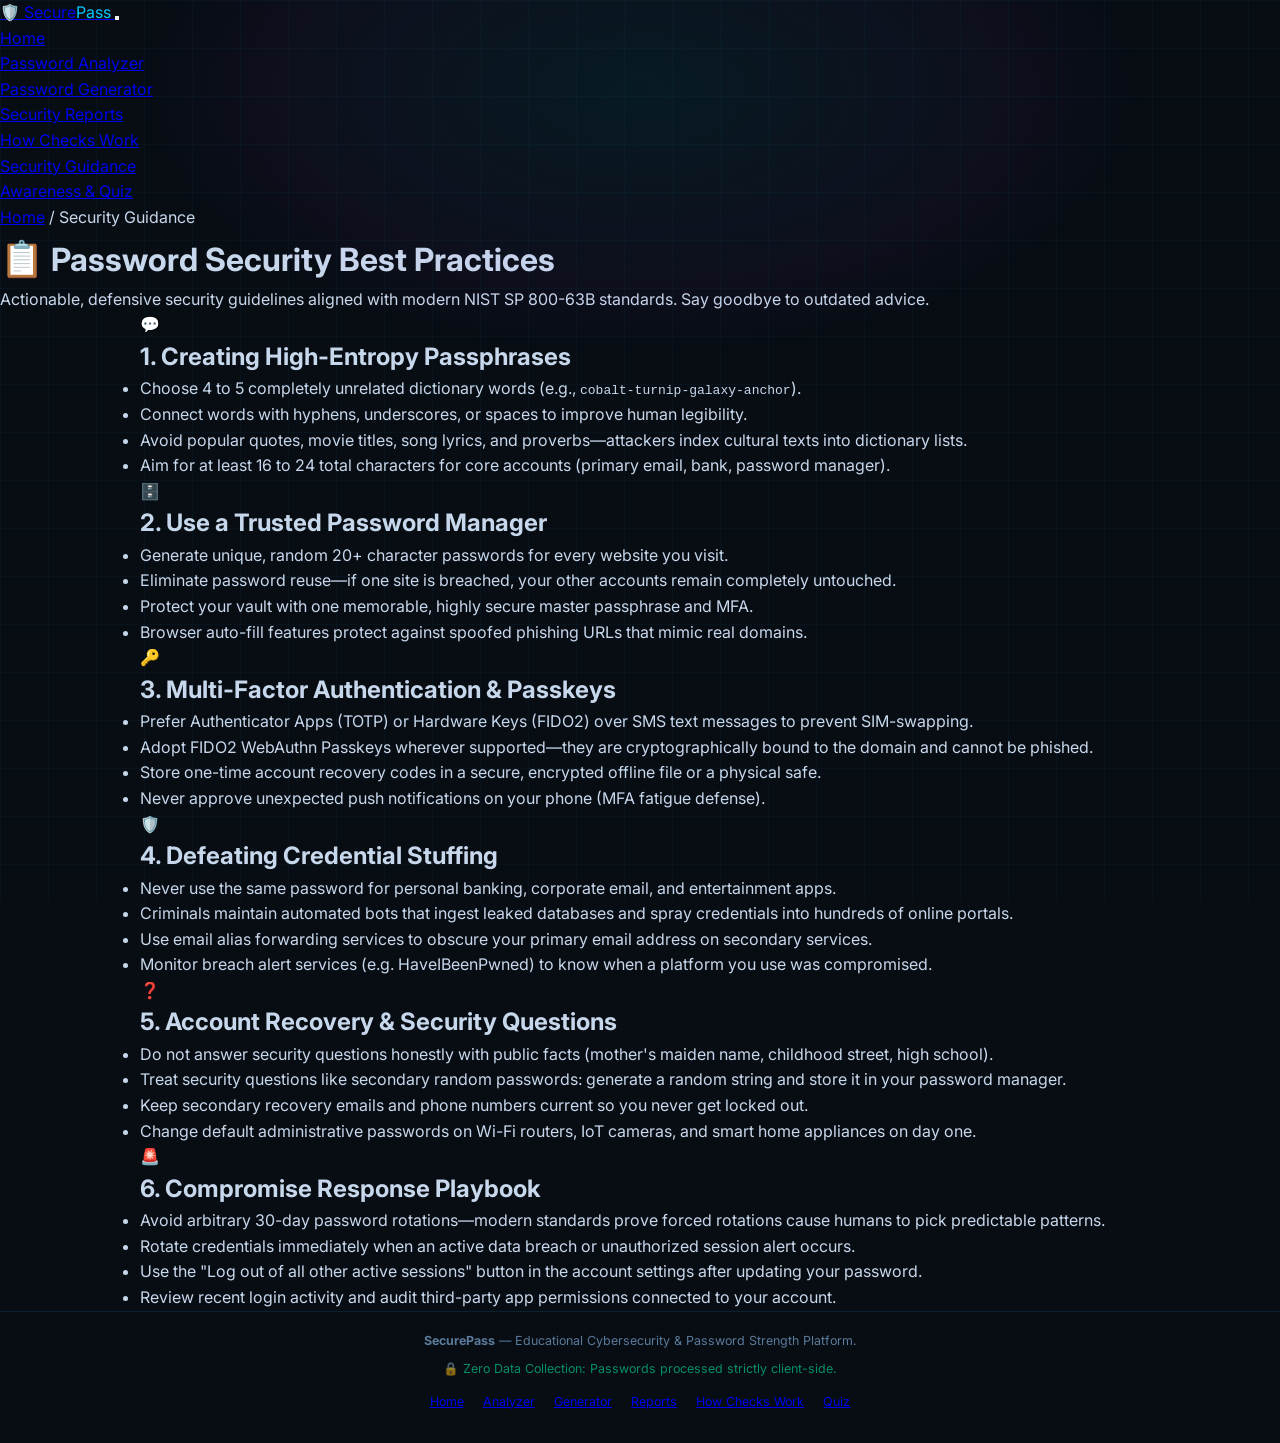
==== guidance.html @ db64188d "Initial commit: Add SecurePass password security platform Initial version of SecurePass, including t" ====
<!DOCTYPE html>
<html lang="en">
  <head>
    <meta charset="UTF-8" />
    <meta name="viewport" content="width=device-width, initial-scale=1.0" />

    <!-- SEO -->
    <title>Password Security Guidance — SecurePass</title>
    <meta
      name="description"
      content="Practical, NIST-aligned password security checklists: passphrases, password managers, multi-factor authentication, passkeys, credential stuffing defense, and incident response."
    />
    <meta name="robots" content="index, follow" />

    <!-- Fonts -->
    <link rel="preconnect" href="https://fonts.googleapis.com" />
    <link rel="preconnect" href="https://fonts.gstatic.com" crossorigin />
    <link
      href="https://fonts.googleapis.com/css2?family=Inter:wght@300;400;500;600;700;800&family=JetBrains+Mono:wght@400;500;700&display=swap"
      rel="stylesheet"
    />

    <link rel="stylesheet" href="style.css" />
  </head>

  <body>
    <!-- Background grid & glow -->
    <div class="bg-grid" aria-hidden="true"></div>
    <div class="bg-glow" aria-hidden="true"></div>

    <!-- ══════════════ NAVIGATION BAR ══════════════ -->
    <nav class="site-nav" aria-label="Main Navigation">
      <div class="nav-inner">
        <a href="index.html" class="nav-logo" aria-label="SecurePass Home">
          <span class="nav-logo-icon" aria-hidden="true">🛡️</span>
          <span>Secure<span class="accent">Pass</span></span>
        </a>

        <button class="nav-hamburger" aria-label="Toggle navigation menu" aria-expanded="false">
          <span></span>
          <span></span>
          <span></span>
        </button>

        <ul class="nav-links">
          <li><a href="index.html">Home</a></li>
          <li><a href="analyzer.html">Password Analyzer</a></li>
          <li><a href="generator.html">Password Generator</a></li>
          <li><a href="reports.html">Security Reports</a></li>
          <li><a href="how-it-works.html">How Checks Work</a></li>
          <li><a href="guidance.html" class="active">Security Guidance</a></li>
          <li><a href="awareness.html">Awareness & Quiz</a></li>
        </ul>
      </div>
    </nav>

    <!-- ══════════════ MAIN CONTENT ══════════════ -->
    <main class="page-container">
      <nav class="breadcrumb" aria-label="Breadcrumb">
        <a href="index.html">Home</a>
        <span class="sep" aria-hidden="true">/</span>
        <span class="current">Security Guidance</span>
      </nav>

      <header class="page-header">
        <h1><span class="title-icon" aria-hidden="true">📋</span> Password Security Best Practices</h1>
        <p>Actionable, defensive security guidelines aligned with modern NIST SP 800-63B standards. Say goodbye to outdated advice.</p>
      </header>

      <div class="guidance-grid" style="max-width: 1000px; margin: 0 auto;">
        <!-- Card 1: Passphrases -->
        <article class="guidance-card">
          <div class="guidance-card-header">
            <span class="guidance-card-icon" aria-hidden="true">💬</span>
            <h2 class="guidance-card-title">1. Creating High-Entropy Passphrases</h2>
          </div>
          <ul class="guidance-checklist">
            <li>Choose 4 to 5 completely unrelated dictionary words (e.g., <code>cobalt-turnip-galaxy-anchor</code>).</li>
            <li>Connect words with hyphens, underscores, or spaces to improve human legibility.</li>
            <li>Avoid popular quotes, movie titles, song lyrics, and proverbs—attackers index cultural texts into dictionary lists.</li>
            <li>Aim for at least 16 to 24 total characters for core accounts (primary email, bank, password manager).</li>
          </ul>
        </article>

        <!-- Card 2: Password Managers -->
        <article class="guidance-card">
          <div class="guidance-card-header">
            <span class="guidance-card-icon" aria-hidden="true">🗄️</span>
            <h2 class="guidance-card-title">2. Use a Trusted Password Manager</h2>
          </div>
          <ul class="guidance-checklist">
            <li>Generate unique, random 20+ character passwords for every website you visit.</li>
            <li>Eliminate password reuse—if one site is breached, your other accounts remain completely untouched.</li>
            <li>Protect your vault with one memorable, highly secure master passphrase and MFA.</li>
            <li>Browser auto-fill features protect against spoofed phishing URLs that mimic real domains.</li>
          </ul>
        </article>

        <!-- Card 3: MFA & Passkeys -->
        <article class="guidance-card">
          <div class="guidance-card-header">
            <span class="guidance-card-icon" aria-hidden="true">🔑</span>
            <h2 class="guidance-card-title">3. Multi-Factor Authentication &amp; Passkeys</h2>
          </div>
          <ul class="guidance-checklist">
            <li>Prefer Authenticator Apps (TOTP) or Hardware Keys (FIDO2) over SMS text messages to prevent SIM-swapping.</li>
            <li>Adopt FIDO2 WebAuthn Passkeys wherever supported—they are cryptographically bound to the domain and cannot be phished.</li>
            <li>Store one-time account recovery codes in a secure, encrypted offline file or a physical safe.</li>
            <li>Never approve unexpected push notifications on your phone (MFA fatigue defense).</li>
          </ul>
        </article>

        <!-- Card 4: Credential Stuffing -->
        <article class="guidance-card">
          <div class="guidance-card-header">
            <span class="guidance-card-icon" aria-hidden="true">🛡️</span>
            <h2 class="guidance-card-title">4. Defeating Credential Stuffing</h2>
          </div>
          <ul class="guidance-checklist">
            <li>Never use the same password for personal banking, corporate email, and entertainment apps.</li>
            <li>Criminals maintain automated bots that ingest leaked databases and spray credentials into hundreds of online portals.</li>
            <li>Use email alias forwarding services to obscure your primary email address on secondary services.</li>
            <li>Monitor breach alert services (e.g. HaveIBeenPwned) to know when a platform you use was compromised.</li>
          </ul>
        </article>

        <!-- Card 5: Account Recovery -->
        <article class="guidance-card">
          <div class="guidance-card-header">
            <span class="guidance-card-icon" aria-hidden="true">❓</span>
            <h2 class="guidance-card-title">5. Account Recovery &amp; Security Questions</h2>
          </div>
          <ul class="guidance-checklist">
            <li>Do not answer security questions honestly with public facts (mother's maiden name, childhood street, high school).</li>
            <li>Treat security questions like secondary random passwords: generate a random string and store it in your password manager.</li>
            <li>Keep secondary recovery emails and phone numbers current so you never get locked out.</li>
            <li>Change default administrative passwords on Wi-Fi routers, IoT cameras, and smart home appliances on day one.</li>
          </ul>
        </article>

        <!-- Card 6: Incident Response -->
        <article class="guidance-card">
          <div class="guidance-card-header">
            <span class="guidance-card-icon" aria-hidden="true">🚨</span>
            <h2 class="guidance-card-title">6. Compromise Response Playbook</h2>
          </div>
          <ul class="guidance-checklist">
            <li>Avoid arbitrary 30-day password rotations—modern standards prove forced rotations cause humans to pick predictable patterns.</li>
            <li>Rotate credentials immediately when an active data breach or unauthorized session alert occurs.</li>
            <li>Use the "Log out of all other active sessions" button in the account settings after updating your password.</li>
            <li>Review recent login activity and audit third-party app permissions connected to your account.</li>
          </ul>
        </article>
      </div>
    </main>

    <!-- ══════════════ FOOTER ══════════════ -->
    <footer class="site-footer">
      <div style="max-width: var(--page-w); margin: 0 auto; display: flex; flex-direction: column; gap: 0.5rem; align-items: center;">
        <p><strong>SecurePass</strong> — Educational Cybersecurity &amp; Password Strength Platform.</p>
        <p class="footer-note">🔒 Zero Data Collection: Passwords processed strictly client-side.</p>
        <div style="display:flex; gap:1.2rem; flex-wrap:wrap; justify-content:center; margin-top:0.3rem;">
          <a href="index.html">Home</a>
          <a href="analyzer.html">Analyzer</a>
          <a href="generator.html">Generator</a>
          <a href="reports.html">Reports</a>
          <a href="how-it-works.html">How Checks Work</a>
          <a href="awareness.html">Quiz</a>
        </div>
      </div>
    </footer>

    <!-- Scripts -->
    <script src="js/nav.js"></script>
  </body>
</html>
---- style.css ----
/* ═══════════════════════════════════════════════════════════════════
   SecurePass — style.css
   Cybersecurity-themed dark UI with glassmorphism & micro-animations
   ═══════════════════════════════════════════════════════════════════ */

/* ── 1. Design Tokens ─────────────────────────────────────────────── */
:root {
  /* Palette */
  --clr-bg:          #080d14;
  --clr-surface:     #0d1623;
  --clr-surface2:    #111e30;
  --clr-border:      rgba(0, 200, 255, 0.12);
  --clr-border-hover:rgba(0, 200, 255, 0.35);

  --clr-cyan:        #00c8ff;
  --clr-cyan-dim:    rgba(0, 200, 255, 0.15);
  --clr-green:       #00e5a0;
  --clr-yellow:      #ffc857;
  --clr-orange:      #ff8c42;
  --clr-red:         #ff4d6d;
  --clr-purple:      #a855f7;

  /* Text */
  --clr-text:        #c8d8ec;
  --clr-text-muted:  #5a7a9a;
  --clr-text-bright: #eaf4ff;

  /* Strength colours */
  --str-very-weak:   #ff4d6d;
  --str-weak:        #ff8c42;
  --str-fair:        #ffc857;
  --str-good:        #00e5a0;
  --str-strong:      #00c8ff;

  /* Spacing & shape */
  --radius:          14px;
  --radius-sm:       8px;
  --gap:             1.5rem;

  /* Typography */
  --font-sans: 'Inter', system-ui, sans-serif;
  --font-mono: 'JetBrains Mono', 'Courier New', monospace;
}

/* ── 2. Reset & Base ──────────────────────────────────────────────── */
*, *::before, *::after { box-sizing: border-box; margin: 0; padding: 0; }

html { scroll-behavior: smooth; }

body {
  font-family: var(--font-sans);
  background: var(--clr-bg);
  color: var(--clr-text);
  min-height: 100vh;
  line-height: 1.6;
  overflow-x: hidden;
}

/* ── 3. Animated Background ───────────────────────────────────────── */
.bg-grid {
  position: fixed;
  inset: 0;
  z-index: 0;
  background-image:
    linear-gradient(rgba(0,200,255,0.04) 1px, transparent 1px),
    linear-gradient(90deg, rgba(0,200,255,0.04) 1px, transparent 1px);
  background-size: 48px 48px;
  pointer-events: none;
}

.bg-glow {
  position: fixed;
  top: -20%;
  left: 50%;
  transform: translateX(-50%);
  width: 80vw;
  height: 60vh;
  background: radial-gradient(ellipse at center,
    rgba(0,200,255,0.07) 0%,
    rgba(168,85,247,0.04) 50%,
    transparent 70%);
  pointer-events: none;
  z-index: 0;
  animation: glowPulse 8s ease-in-out infinite alternate;
}

@keyframes glowPulse {
  from { opacity: 0.6; transform: translateX(-50%) scale(1); }
  to   { opacity: 1;   transform: translateX(-50%) scale(1.1); }
}

/* ── 4. Header ────────────────────────────────────────────────────── */
.site-header {
  position: relative;
  z-index: 10;
  text-align: center;
  padding: 2.5rem 1rem 1rem;
}

.header-inner { display: inline-flex; flex-direction: column; align-items: center; gap: 0.4rem; }

.logo {
  display: flex;
  align-items: center;
  gap: 0.5rem;
  font-size: clamp(1.8rem, 4vw, 2.6rem);
  font-weight: 800;
  letter-spacing: -0.02em;
  color: var(--clr-text-bright);
}

.logo-icon { font-size: 1em; filter: drop-shadow(0 0 12px var(--clr-cyan)); }

.accent { color: var(--clr-cyan); }

.header-tagline {
  font-size: 0.85rem;
  color: var(--clr-text-muted);
  letter-spacing: 0.1em;
  text-transform: uppercase;
  font-weight: 500;
}

/* ── 5. Layout ────────────────────────────────────────────────────── */
.main-layout {
  position: relative;
  z-index: 5;
  display: grid;
  grid-template-columns: 1fr 1fr;
  gap: var(--gap);
  max-width: 1200px;
  margin: 0 auto;
  padding: 1rem 1.5rem 3rem;
}

/* Right column stacks cards */
.right-column {
  display: flex;
  flex-direction: column;
  gap: var(--gap);
}

/* ── 6. Cards ─────────────────────────────────────────────────────── */
.card {
  background: var(--clr-surface);
  border: 1px solid var(--clr-border);
  border-radius: var(--radius);
  padding: 1.8rem;
  backdrop-filter: blur(12px);
  box-shadow:
    0 0 0 1px rgba(0,200,255,0.04),
    0 8px 32px rgba(0,0,0,0.5),
    inset 0 1px 0 rgba(255,255,255,0.04);
  transition: border-color 0.3s;
}

.card:hover { border-color: var(--clr-border-hover); }

.card-title {
  font-size: 1.1rem;
  font-weight: 700;
  color: var(--clr-text-bright);
  margin-bottom: 1.2rem;
  display: flex;
  align-items: center;
  gap: 0.5rem;
}

.title-icon { font-size: 1.1em; }

.card-subtitle {
  font-size: 0.82rem;
  color: var(--clr-text-muted);
  margin-top: -0.8rem;
  margin-bottom: 1.2rem;
  line-height: 1.5;
}

.card-subtitle code {
  font-family: var(--font-mono);
  color: var(--clr-cyan);
  font-size: 0.9em;
  background: var(--clr-cyan-dim);
  padding: 0.1em 0.4em;
  border-radius: 4px;
}

/* ── 7. Privacy Banner ─────────────────────────────────────────────── */
.privacy-banner {
  display: flex;
  align-items: flex-start;
  gap: 0.6rem;
  background: rgba(0, 229, 160, 0.07);
  border: 1px solid rgba(0, 229, 160, 0.2);
  border-radius: var(--radius-sm);
  padding: 0.75rem 1rem;
  font-size: 0.82rem;
  color: #a8e6cf;
  margin-bottom: 1.4rem;
  line-height: 1.5;
}

.privacy-icon { font-size: 1rem; margin-top: 0.05rem; flex-shrink: 0; }

/* ── 8. Input ──────────────────────────────────────────────────────── */
.field-group { margin-bottom: 1.4rem; }

.field-label {
  display: block;
  font-size: 0.82rem;
  font-weight: 600;
  color: var(--clr-text-muted);
  text-transform: uppercase;
  letter-spacing: 0.08em;
  margin-bottom: 0.5rem;
}

.input-wrapper {
  display: flex;
  align-items: center;
  background: var(--clr-surface2);
  border: 1.5px solid var(--clr-border);
  border-radius: var(--radius-sm);
  overflow: hidden;
  transition: border-color 0.25s, box-shadow 0.25s;
}

.input-wrapper:focus-within {
  border-color: var(--clr-cyan);
  box-shadow: 0 0 0 3px rgba(0, 200, 255, 0.15);
}

.input-icon {
  padding: 0 0.8rem;
  font-size: 1rem;
  user-select: none;
  flex-shrink: 0;
}

.password-input {
  flex: 1;
  background: transparent;
  border: none;
  outline: none;
  color: var(--clr-text-bright);
  font-family: var(--font-mono);
  font-size: 1rem;
  padding: 0.8rem 0.5rem;
  caret-color: var(--clr-cyan);
  min-width: 0;
}

.password-input::placeholder { color: var(--clr-text-muted); font-family: var(--font-sans); }

.icon-btn {
  background: transparent;
  border: none;
  color: var(--clr-text-muted);
  cursor: pointer;
  padding: 0.6rem 0.8rem;
  font-size: 1rem;
  line-height: 1;
  border-left: 1px solid var(--clr-border);
  transition: color 0.2s, background 0.2s;
  flex-shrink: 0;
}

.icon-btn:hover { color: var(--clr-cyan); background: var(--clr-cyan-dim); }

/* ── 9. Strength Meter ─────────────────────────────────────────────── */
.strength-section { margin-bottom: 1.2rem; }

.strength-header {
  display: flex;
  justify-content: space-between;
  align-items: center;
  margin-bottom: 0.5rem;
}

.strength-label-text {
  font-size: 0.8rem;
  font-weight: 600;
  color: var(--clr-text-muted);
  text-transform: uppercase;
  letter-spacing: 0.08em;
}

.strength-badge {
  font-size: 0.78rem;
  font-weight: 700;
  padding: 0.2em 0.7em;
  border-radius: 20px;
  letter-spacing: 0.05em;
  text-transform: uppercase;
  transition: background 0.4s, color 0.4s;
}

.badge-empty    { background: rgba(90,122,154,0.2); color: var(--clr-text-muted); }
.badge-very-weak{ background: rgba(255,77,109,0.2);  color: var(--str-very-weak); }
.badge-weak     { background: rgba(255,140,66,0.2);  color: var(--str-weak); }
.badge-fair     { background: rgba(255,200,87,0.2);  color: var(--str-fair); }
.badge-good     { background: rgba(0,229,160,0.2);   color: var(--str-good); }
.badge-strong   { background: rgba(0,200,255,0.2);   color: var(--str-strong); }

.meter-track {
  width: 100%;
  height: 8px;
  background: rgba(255,255,255,0.06);
  border-radius: 999px;
  overflow: hidden;
}

.meter-fill {
  height: 100%;
  width: 0%;
  border-radius: 999px;
  transition: width 0.5s cubic-bezier(0.4,0,0.2,1), background 0.5s;
  background: var(--str-very-weak);
  box-shadow: 0 0 8px currentColor;
}

.meter-segments {
  display: flex;
  justify-content: space-between;
  margin-top: 0.3rem;
  font-size: 0.65rem;
  color: var(--clr-text-muted);
  user-select: none;
}

/* ── 10. Score ─────────────────────────────────────────────────────── */
.score-row {
  display: flex;
  align-items: center;
  gap: 1rem;
  background: var(--clr-surface2);
  border-radius: var(--radius-sm);
  padding: 0.9rem 1rem;
  margin-bottom: 1.4rem;
  border: 1px solid var(--clr-border);
}

.score-box { display: flex; align-items: baseline; gap: 0.2rem; flex-shrink: 0; }

.score-number {
  font-family: var(--font-mono);
  font-size: 2.2rem;
  font-weight: 700;
  color: var(--clr-cyan);
  transition: color 0.4s;
  line-height: 1;
}

.score-label { font-size: 1rem; color: var(--clr-text-muted); font-weight: 500; }

.score-disclaimer {
  font-size: 0.75rem;
  color: var(--clr-text-muted);
  line-height: 1.5;
}

.score-disclaimer em { color: var(--clr-yellow); font-style: normal; font-weight: 600; }

/* ── 11. Checks List ───────────────────────────────────────────────── */
.section-subtitle {
  font-size: 0.78rem;
  font-weight: 700;
  color: var(--clr-text-muted);
  text-transform: uppercase;
  letter-spacing: 0.1em;
  margin-bottom: 0.75rem;
}

.checks-list {
  list-style: none;
  display: flex;
  flex-direction: column;
  gap: 0.5rem;
}

.check-item {
  display: flex;
  align-items: flex-start;
  gap: 0.7rem;
  padding: 0.65rem 0.8rem;
  border-radius: var(--radius-sm);
  border: 1px solid transparent;
  background: var(--clr-surface2);
  transition: background 0.3s, border-color 0.3s;
}

.check-neutral  { border-color: rgba(90,122,154,0.15); }
.check-pass     { background: rgba(0,229,160,0.06);  border-color: rgba(0,229,160,0.25); }
.check-fail     { background: rgba(255,77,109,0.06); border-color: rgba(255,77,109,0.25); }
.check-warn     { background: rgba(255,200,87,0.06); border-color: rgba(255,200,87,0.25); }

.check-icon {
  font-size: 1rem;
  margin-top: 0.05rem;
  flex-shrink: 0;
  width: 1.2rem;
  text-align: center;
  transition: transform 0.3s;
}

.check-pass .check-icon { color: var(--clr-green); }
.check-fail .check-icon { color: var(--clr-red); }
.check-warn .check-icon { color: var(--clr-yellow); }

.check-text { display: flex; flex-direction: column; gap: 0.1rem; }
.check-text strong { font-size: 0.83rem; color: var(--clr-text-bright); font-weight: 600; }
.check-detail { font-size: 0.76rem; color: var(--clr-text-muted); }
.check-pass .check-detail { color: rgba(0,229,160,0.7); }
.check-fail .check-detail { color: rgba(255,77,109,0.7); }

/* ── 12. Generator ─────────────────────────────────────────────────── */
.gen-options { margin-bottom: 1rem; }

.option-row {
  display: flex;
  justify-content: space-between;
  align-items: center;
  gap: 1rem;
  margin-bottom: 0.8rem;
}

.option-label {
  font-size: 0.83rem;
  color: var(--clr-text);
  white-space: nowrap;
}

.option-label strong { color: var(--clr-cyan); font-family: var(--font-mono); }

.range-slider {
  flex: 1;
  -webkit-appearance: none;
  appearance: none;
  height: 4px;
  background: rgba(0,200,255,0.2);
  border-radius: 999px;
  outline: none;
  cursor: pointer;
}

.range-slider::-webkit-slider-thumb {
  -webkit-appearance: none;
  width: 16px;
  height: 16px;
  background: var(--clr-cyan);
  border-radius: 50%;
  box-shadow: 0 0 8px var(--clr-cyan);
  transition: transform 0.2s;
}

.range-slider::-webkit-slider-thumb:hover { transform: scale(1.25); }
.range-slider::-moz-range-thumb {
  width: 16px; height: 16px;
  background: var(--clr-cyan);
  border-radius: 50%; border: none;
  box-shadow: 0 0 8px var(--clr-cyan);
}

.checkbox-grid {
  display: grid;
  grid-template-columns: 1fr 1fr;
  gap: 0.4rem;
}

.checkbox-label {
  display: flex;
  align-items: center;
  gap: 0.4rem;
  font-size: 0.8rem;
  color: var(--clr-text);
  cursor: pointer;
  user-select: none;
  padding: 0.35rem 0.5rem;
  border-radius: 6px;
  transition: background 0.2s;
}

.checkbox-label:hover { background: var(--clr-cyan-dim); }

.checkbox-label input[type="checkbox"] {
  accent-color: var(--clr-cyan);
  width: 14px; height: 14px;
  cursor: pointer;
}

.gen-output-wrapper {
  background: var(--clr-surface2);
  border: 1.5px dashed var(--clr-border);
  border-radius: var(--radius-sm);
  padding: 0.9rem 1rem;
  margin-bottom: 0.9rem;
  min-height: 3.2rem;
  display: flex;
  align-items: center;
  word-break: break-all;
  transition: border-color 0.3s;
}

.gen-output-wrapper:hover { border-color: var(--clr-border-hover); }

.gen-output {
  font-family: var(--font-mono);
  font-size: 0.9rem;
  color: var(--clr-cyan);
  letter-spacing: 0.04em;
  line-height: 1.6;
}

.gen-actions {
  display: flex;
  gap: 0.5rem;
  flex-wrap: wrap;
}

/* ── 13. Buttons ───────────────────────────────────────────────────── */
.btn {
  font-family: var(--font-sans);
  font-size: 0.82rem;
  font-weight: 600;
  border: none;
  border-radius: var(--radius-sm);
  cursor: pointer;
  padding: 0.55rem 1rem;
  transition: all 0.2s;
  white-space: nowrap;
  letter-spacing: 0.03em;
}

.btn-primary {
  background: linear-gradient(135deg, #00c8ff, #0080ff);
  color: #000;
  box-shadow: 0 0 16px rgba(0,200,255,0.35);
}

.btn-primary:hover {
  box-shadow: 0 0 24px rgba(0,200,255,0.55);
  transform: translateY(-1px);
}

.btn-secondary {
  background: rgba(0,200,255,0.1);
  color: var(--clr-cyan);
  border: 1px solid rgba(0,200,255,0.3);
}

.btn-secondary:hover {
  background: rgba(0,200,255,0.2);
  border-color: var(--clr-cyan);
}

.btn-ghost {
  background: transparent;
  color: var(--clr-text-muted);
  border: 1px solid var(--clr-border);
}

.btn-ghost:hover { background: var(--clr-surface2); color: var(--clr-text); }

.btn:active { transform: scale(0.97); }

/* ── 14. Copy Toast ────────────────────────────────────────────────── */
.copy-toast {
  font-size: 0.78rem;
  color: var(--clr-green);
  margin-top: 0.5rem;
  min-height: 1.2rem;
  transition: opacity 0.3s;
  font-weight: 500;
}

/* ── 15. Info Accordion ────────────────────────────────────────────── */
.info-detail {
  border-bottom: 1px solid var(--clr-border);
  padding: 0.1rem 0;
}

.info-detail:last-child { border-bottom: none; }

.info-summary {
  font-size: 0.85rem;
  font-weight: 600;
  color: var(--clr-text);
  cursor: pointer;
  padding: 0.65rem 0;
  list-style: none;
  display: flex;
  align-items: center;
  gap: 0.5rem;
  user-select: none;
  transition: color 0.2s;
}

.info-summary::-webkit-details-marker { display: none; }
.info-summary::before { content: '›'; color: var(--clr-cyan); font-size: 1.1em; transition: transform 0.25s; display: inline-block; }
details[open] .info-summary::before { transform: rotate(90deg); }

.info-summary:hover { color: var(--clr-cyan); }

.info-detail p {
  font-size: 0.8rem;
  color: var(--clr-text-muted);
  line-height: 1.65;
  padding: 0.3rem 0 0.8rem 1.4rem;
}

.info-detail code {
  font-family: var(--font-mono);
  font-size: 0.88em;
  color: var(--clr-cyan);
  background: var(--clr-cyan-dim);
  padding: 0.1em 0.4em;
  border-radius: 4px;
}

/* ── 16. Footer ────────────────────────────────────────────────────── */
.site-footer {
  position: relative;
  z-index: 5;
  text-align: center;
  padding: 1.2rem 1rem 2rem;
  font-size: 0.78rem;
  color: var(--clr-text-muted);
  border-top: 1px solid var(--clr-border);
}

.footer-note { color: rgba(0,229,160,0.6); }

/* ── 17. Responsive ─────────────────────────────────────────────────── */
@media (max-width: 900px) {
  .main-layout {
    grid-template-columns: 1fr;
    padding: 1rem;
  }
}

@media (max-width: 480px) {
  .card { padding: 1.2rem; }

  .logo { font-size: 1.8rem; }

  .gen-actions { flex-direction: column; }
  .gen-actions .btn { width: 100%; text-align: center; }

  .checkbox-grid { grid-template-columns: 1fr; }

  .score-row { flex-direction: column; align-items: flex-start; gap: 0.6rem; }
}

/* ── 18. Animations ─────────────────────────────────────────────────── */
@keyframes fadeInUp {
  from { opacity: 0; transform: translateY(12px); }
  to   { opacity: 1; transform: translateY(0); }
}

.card { animation: fadeInUp 0.5s ease both; }
.checker-card { animation-delay: 0.05s; }
.generator-card { animation-delay: 0.15s; }
.info-card { animation-delay: 0.25s; }

/* Pulse on strength badge update */
@keyframes pulse {
  0%   { transform: scale(1); }
  50%  { transform: scale(1.08); }
  100% { transform: scale(1); }
}

.badge-animate { animation: pulse 0.3s ease; }

/* Focus visible outline for accessibility */
:focus-visible {
  outline: 2px solid var(--clr-cyan);
  outline-offset: 2px;
  border-radius: 4px;
}
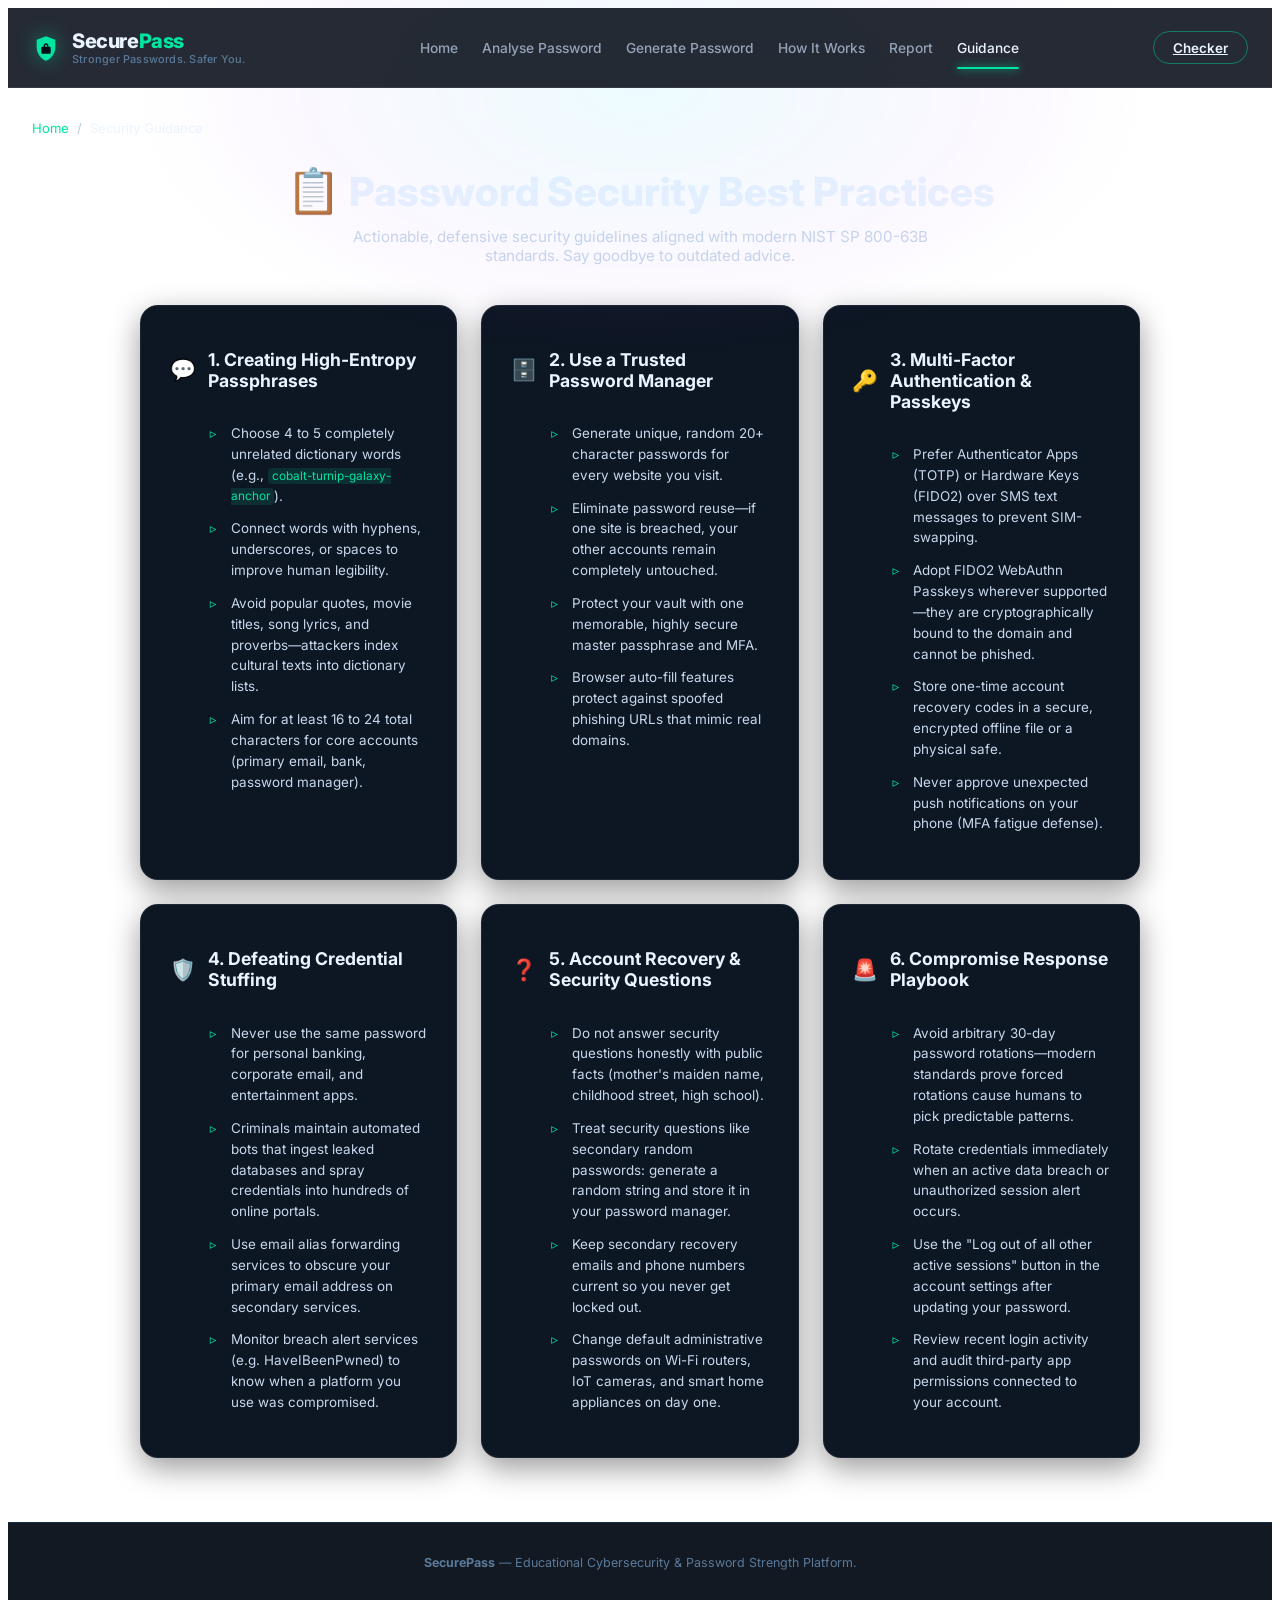
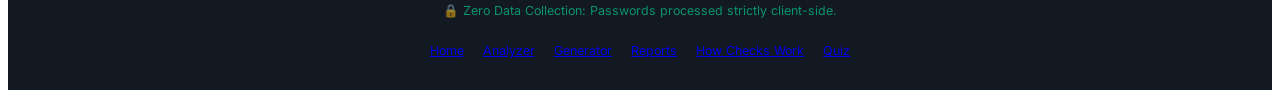
==== commit de58a251: "Update guidance.html" ====
--- a/guidance.html
+++ b/guidance.html
@@ -28,31 +28,36 @@
     <div class="bg-grid" aria-hidden="true"></div>
     <div class="bg-glow" aria-hidden="true"></div>
 
-    <!-- ══════════════ NAVIGATION BAR ══════════════ -->
-    <nav class="site-nav" aria-label="Main Navigation">
-      <div class="nav-inner">
+    <!-- ══════════════ TOP NAVIGATION BAR ══════════════ -->
+    <header class="top-nav-wrap">
+      <nav class="top-nav" aria-label="Main Navigation">
         <a href="index.html" class="nav-logo" aria-label="SecurePass Home">
-          <span class="nav-logo-icon" aria-hidden="true">🛡️</span>
-          <span>Secure<span class="accent">Pass</span></span>
+          <div class="logo-shield-badge">
+            <svg class="logo-shield-svg" viewBox="0 0 24 24" width="28" height="28" fill="none">
+              <path d="M12 2L4 5V11C4 16.5 7.4 21.6 12 23C16.6 21.6 20 16.5 20 11V5L12 2Z" fill="#00E5A0" />
+              <path d="M12 8C10.9 8 10 8.9 10 10V11H9C8.45 11 8 11.45 8 12V16C8 16.55 8.45 17 9 17H15C15.55 17 16 16.55 16 16V12C16 11.45 15.55 11 15 11H14V10C14 8.9 13.1 8 12 8ZM11.2 11V10C11.2 9.56 11.56 9.2 12 9.2C12.44 9.2 12.8 9.56 12.8 10V11H11.2Z" fill="#070D17" />
+            </svg>
+          </div>
+          <div class="logo-copy">
+            <span class="logo-name">Secure<span class="accent-text">Pass</span></span>
+            <span class="logo-tagline">Stronger Passwords. Safer You.</span>
+          </div>
         </a>
 
-        <button class="nav-hamburger" aria-label="Toggle navigation menu" aria-expanded="false">
-          <span></span>
-          <span></span>
-          <span></span>
-        </button>
+        <ul class="nav-menu">
+          <li><a href="index.html" class="nav-item">Home</a></li>
+          <li><a href="index.html#analyse-card" class="nav-item">Analyse Password</a></li>
+          <li><a href="index.html#generator-modal" class="nav-item">Generate Password</a></li>
+          <li><a href="index.html#how-it-works-modal" class="nav-item">How It Works</a></li>
+          <li><a href="index.html#report-modal" class="nav-item">Report</a></li>
+          <li><a href="guidance.html" class="nav-item active">Guidance</a></li>
+        </ul>
 
-        <ul class="nav-links">
-          <li><a href="index.html">Home</a></li>
-          <li><a href="analyzer.html">Password Analyzer</a></li>
-          <li><a href="generator.html">Password Generator</a></li>
-          <li><a href="reports.html">Security Reports</a></li>
-          <li><a href="how-it-works.html">How Checks Work</a></li>
-          <li><a href="guidance.html" class="active">Security Guidance</a></li>
-          <li><a href="awareness.html">Awareness & Quiz</a></li>
-        </ul>
-      </div>
-    </nav>
+        <div class="nav-actions">
+          <a href="index.html#analyse-card" class="btn-nav-login">Checker</a>
+        </div>
+      </nav>
+    </header>
 
     <!-- ══════════════ MAIN CONTENT ══════════════ -->
     <main class="page-container">
--- a/style.css
+++ b/style.css
@@ -1,10 +1,58 @@
 /* ═══════════════════════════════════════════════════════════════════
    SecurePass — style.css
+<<<<<<< HEAD
+   Pixel-accurate cybersecurity UI matching official mockup design
+=======
    Cybersecurity-themed dark UI with glassmorphism & micro-animations
+>>>>>>> db64188dcb810b9ffca9bfcbfd4a209378a4ff43
    ═══════════════════════════════════════════════════════════════════ */
 
 /* ── 1. Design Tokens ─────────────────────────────────────────────── */
 :root {
+<<<<<<< HEAD
+  /* Core Dark Theme Palette */
+  --clr-bg:               #070D18;
+  --clr-surface:          #0D1726;
+  --clr-surface2:         #111D2E;
+  --clr-surface3:         #16243A;
+  --clr-border:           rgba(0, 229, 160, 0.12);
+  --clr-border-subtle:    rgba(255, 255, 255, 0.07);
+  --clr-border-hover:     rgba(0, 229, 160, 0.35);
+
+  /* Vivid Theme Accents */
+  --clr-primary:          #00E5A0; /* Radiant Mint/Cyan Action Accent */
+  --clr-primary-glow:     rgba(0, 229, 160, 0.35);
+  --clr-primary-dim:      rgba(0, 229, 160, 0.12);
+
+  --clr-cyan:             #00C8FF;
+  --clr-blue:             #38BDF8;
+  --clr-purple:           #A855F7;
+  --clr-amber:            #F59E0B;
+  --clr-red:              #FF4D6D;
+
+  /* Typography Colors */
+  --clr-text-bright:      #F8FAFC;
+  --clr-text:             #94A3B8;
+  --clr-text-muted:       #64748B;
+  --clr-text-dim:         #475569;
+
+  /* Strength Status Colors */
+  --str-very-weak:        #FF4D6D;
+  --str-weak:             #FF8C42;
+  --str-fair:             #FFC857;
+  --str-good:             #38BDF8;
+  --str-strong:           #00E5A0;
+
+  /* Shape & Layout */
+  --radius-lg:            18px;
+  --radius-md:            12px;
+  --radius-sm:            8px;
+  --radius-pill:          999px;
+  --max-w:                1240px;
+
+  /* Typography */
+  --font-sans: 'Inter', system-ui, -apple-system, sans-serif;
+=======
   /* Palette */
   --clr-bg:          #080d14;
   --clr-surface:     #0d1623;
@@ -39,10 +87,26 @@
 
   /* Typography */
   --font-sans: 'Inter', system-ui, sans-serif;
+>>>>>>> db64188dcb810b9ffca9bfcbfd4a209378a4ff43
   --font-mono: 'JetBrains Mono', 'Courier New', monospace;
 }
 
 /* ── 2. Reset & Base ──────────────────────────────────────────────── */
+<<<<<<< HEAD
+*, *::before, *::after {
+  box-sizing: border-box;
+  margin: 0;
+  padding: 0;
+}
+
+html {
+  scroll-behavior: smooth;
+}
+
+body {
+  font-family: var(--font-sans);
+  background-color: var(--clr-bg);
+=======
 *, *::before, *::after { box-sizing: border-box; margin: 0; padding: 0; }
 
 html { scroll-behavior: smooth; }
@@ -50,17 +114,587 @@
 body {
   font-family: var(--font-sans);
   background: var(--clr-bg);
+>>>>>>> db64188dcb810b9ffca9bfcbfd4a209378a4ff43
   color: var(--clr-text);
   min-height: 100vh;
   line-height: 1.6;
   overflow-x: hidden;
+<<<<<<< HEAD
+  -webkit-font-smoothing: antialiased;
+}
+
+/* ── 3. Ambient Cyber Background Mesh & Glow ──────────────────────── */
+.bg-mesh {
+  position: fixed;
+  inset: 0;
+  z-index: 0;
+  pointer-events: none;
+  background:
+    radial-gradient(ellipse 65vw 45vh at 50% -10%, rgba(0, 229, 160, 0.08) 0%, transparent 70%),
+    radial-gradient(ellipse 50vw 35vh at 90% 25%, rgba(0, 200, 255, 0.05) 0%, transparent 60%),
+    radial-gradient(ellipse 40vw 30vh at 10% 60%, rgba(168, 85, 247, 0.04) 0%, transparent 60%);
+}
+
+=======
 }
 
 /* ── 3. Animated Background ───────────────────────────────────────── */
+>>>>>>> db64188dcb810b9ffca9bfcbfd4a209378a4ff43
 .bg-grid {
   position: fixed;
   inset: 0;
   z-index: 0;
+<<<<<<< HEAD
+  pointer-events: none;
+  background-image:
+    linear-gradient(rgba(255, 255, 255, 0.02) 1px, transparent 1px),
+    linear-gradient(90deg, rgba(255, 255, 255, 0.02) 1px, transparent 1px);
+  background-size: 56px 56px;
+  opacity: 0.7;
+}
+
+/* ── 4. Top Navigation Bar ────────────────────────────────────────── */
+.top-nav-wrap {
+  position: sticky;
+  top: 0;
+  z-index: 100;
+  background: rgba(7, 13, 24, 0.88);
+  backdrop-filter: blur(16px);
+  border-bottom: 1px solid var(--clr-border-subtle);
+}
+
+.top-nav {
+  max-width: var(--max-w);
+  margin: 0 auto;
+  padding: 0.85rem 1.5rem;
+  display: flex;
+  align-items: center;
+  justify-content: space-between;
+  gap: 1.5rem;
+}
+
+/* Logo */
+.nav-logo {
+  display: flex;
+  align-items: center;
+  gap: 0.75rem;
+  text-decoration: none;
+  flex-shrink: 0;
+}
+
+.logo-shield-badge {
+  display: flex;
+  align-items: center;
+  justify-content: center;
+  filter: drop-shadow(0 0 10px rgba(0, 229, 160, 0.45));
+}
+
+.logo-copy {
+  display: flex;
+  flex-direction: column;
+  line-height: 1.15;
+}
+
+.logo-name {
+  font-size: 1.25rem;
+  font-weight: 800;
+  color: var(--clr-text-bright);
+  letter-spacing: -0.02em;
+}
+
+.accent-text {
+  color: var(--clr-primary);
+}
+
+.logo-tagline {
+  font-size: 0.68rem;
+  color: var(--clr-text-muted);
+  font-weight: 500;
+  letter-spacing: 0.02em;
+}
+
+/* Nav Menu */
+.nav-menu {
+  display: flex;
+  align-items: center;
+  gap: 1.5rem;
+  list-style: none;
+}
+
+.nav-item {
+  color: #94A3B8;
+  text-decoration: none;
+  font-size: 0.86rem;
+  font-weight: 500;
+  padding: 0.4rem 0;
+  position: relative;
+  transition: color 0.2s;
+  cursor: pointer;
+  background: none;
+  border: none;
+  font-family: inherit;
+}
+
+.nav-item:hover {
+  color: var(--clr-text-bright);
+}
+
+.nav-item.active {
+  color: var(--clr-text-bright);
+}
+
+.nav-item.active::after {
+  content: '';
+  position: absolute;
+  bottom: -6px;
+  left: 0;
+  right: 0;
+  height: 2px;
+  background: var(--clr-primary);
+  border-radius: 2px;
+  box-shadow: 0 0 8px var(--clr-primary);
+}
+
+/* Nav Actions */
+.nav-actions {
+  display: flex;
+  align-items: center;
+  gap: 0.8rem;
+}
+
+.nav-profile-btn {
+  display: flex;
+  align-items: center;
+  justify-content: center;
+  width: 36px;
+  height: 36px;
+  border-radius: var(--radius-pill);
+  background: transparent;
+  border: 1px solid var(--clr-border-subtle);
+  color: var(--clr-text);
+  cursor: pointer;
+  transition: all 0.2s;
+}
+
+.nav-profile-btn:hover {
+  color: var(--clr-primary);
+  border-color: var(--clr-primary);
+  background: var(--clr-primary-dim);
+}
+
+.btn-nav-login {
+  background: transparent;
+  color: var(--clr-text-bright);
+  border: 1px solid rgba(0, 229, 160, 0.45);
+  border-radius: var(--radius-pill);
+  padding: 0.45rem 1.2rem;
+  font-size: 0.84rem;
+  font-weight: 600;
+  cursor: pointer;
+  transition: all 0.2s;
+}
+
+.btn-nav-login:hover {
+  background: var(--clr-primary-dim);
+  border-color: var(--clr-primary);
+  color: var(--clr-primary);
+  box-shadow: 0 0 12px rgba(0, 229, 160, 0.25);
+}
+
+.nav-mobile-toggle {
+  display: none;
+  flex-direction: column;
+  gap: 4px;
+  background: transparent;
+  border: none;
+  cursor: pointer;
+  padding: 4px;
+}
+
+.nav-mobile-toggle span {
+  width: 22px;
+  height: 2px;
+  background: var(--clr-text-bright);
+  border-radius: 2px;
+}
+
+/* ── 5. Main Site Layout ──────────────────────────────────────────── */
+.site-main {
+  position: relative;
+  z-index: 5;
+  max-width: var(--max-w);
+  margin: 0 auto;
+  padding: 2.5rem 1.5rem 4rem;
+  display: flex;
+  flex-direction: column;
+  gap: 2.2rem;
+}
+
+/* ── 6. Hero Section ──────────────────────────────────────────────── */
+.hero-section {
+  padding: 1.5rem 0 0.5rem;
+}
+
+.hero-container {
+  display: grid;
+  grid-template-columns: 1.25fr 0.9fr 0.85fr;
+  gap: 1.8rem;
+  align-items: center;
+}
+
+/* Left Hero Copy */
+.hero-content {
+  display: flex;
+  flex-direction: column;
+  gap: 1.2rem;
+}
+
+.hero-badge {
+  display: inline-flex;
+  align-items: center;
+  gap: 0.5rem;
+  background: rgba(0, 229, 160, 0.08);
+  border: 1px solid rgba(0, 229, 160, 0.3);
+  padding: 0.3rem 0.85rem;
+  border-radius: var(--radius-pill);
+  width: fit-content;
+}
+
+.badge-icon {
+  font-size: 0.85rem;
+}
+
+.badge-text {
+  font-size: 0.72rem;
+  font-weight: 700;
+  color: var(--clr-primary);
+  letter-spacing: 0.08em;
+  text-transform: uppercase;
+}
+
+.hero-title {
+  font-size: clamp(2.2rem, 3.8vw, 3.1rem);
+  font-weight: 800;
+  color: #FFFFFF;
+  line-height: 1.15;
+  letter-spacing: -0.03em;
+}
+
+.hero-highlight {
+  color: var(--clr-primary);
+}
+
+.hero-description {
+  font-size: 0.92rem;
+  color: var(--clr-text);
+  line-height: 1.6;
+  max-width: 480px;
+}
+
+.hero-features {
+  display: flex;
+  align-items: center;
+  gap: 1.2rem;
+  flex-wrap: wrap;
+  margin-top: 0.4rem;
+}
+
+.feature-item {
+  display: flex;
+  align-items: center;
+  gap: 0.6rem;
+}
+
+.feature-icon-pill {
+  width: 34px;
+  height: 34px;
+  border-radius: var(--radius-pill);
+  background: var(--clr-surface2);
+  border: 1px solid var(--clr-border-subtle);
+  display: flex;
+  align-items: center;
+  justify-content: center;
+  font-size: 0.9rem;
+}
+
+.feature-text {
+  display: flex;
+  flex-direction: column;
+  line-height: 1.2;
+}
+
+.feature-text strong {
+  font-size: 0.8rem;
+  color: var(--clr-text-bright);
+}
+
+.feature-text span {
+  font-size: 0.72rem;
+  color: var(--clr-text-muted);
+}
+
+/* Center Hero Hologram Visual */
+.hero-visual {
+  display: flex;
+  justify-content: center;
+  align-items: center;
+}
+
+.hologram-stage {
+  position: relative;
+  width: 240px;
+  height: 240px;
+  display: flex;
+  align-items: center;
+  justify-content: center;
+}
+
+.hologram-orbits {
+  position: absolute;
+  inset: 0;
+  display: flex;
+  align-items: center;
+  justify-content: center;
+}
+
+.orbit-ring {
+  position: absolute;
+  border-radius: 50%;
+  border: 1px dashed rgba(0, 229, 160, 0.25);
+  box-shadow: 0 0 18px rgba(0, 229, 160, 0.05);
+}
+
+.ring-1 {
+  width: 210px;
+  height: 210px;
+  animation: spinSlow 24s linear infinite;
+}
+
+.ring-2 {
+  width: 170px;
+  height: 170px;
+  border-style: solid;
+  border-color: rgba(0, 200, 255, 0.18);
+  animation: spinSlowReverse 18s linear infinite;
+}
+
+.ring-3 {
+  width: 130px;
+  height: 130px;
+  border-color: rgba(0, 229, 160, 0.15);
+}
+
+@keyframes spinSlow {
+  from { transform: rotate(0deg); }
+  to   { transform: rotate(360deg); }
+}
+
+@keyframes spinSlowReverse {
+  from { transform: rotate(360deg); }
+  to   { transform: rotate(0deg); }
+}
+
+.shield-core {
+  position: relative;
+  z-index: 2;
+  filter: drop-shadow(0 0 24px rgba(0, 229, 160, 0.4));
+  animation: floatShield 4s ease-in-out infinite alternate;
+}
+
+@keyframes floatShield {
+  from { transform: translateY(-3px); }
+  to   { transform: translateY(4px); }
+}
+
+/* PIN Dots visualization capsule */
+.hero-pin-pill {
+  position: absolute;
+  bottom: 8px;
+  z-index: 3;
+  display: flex;
+  align-items: center;
+  gap: 7px;
+  background: rgba(13, 23, 38, 0.95);
+  border: 1px solid rgba(0, 229, 160, 0.35);
+  border-radius: var(--radius-pill);
+  padding: 0.45rem 0.9rem;
+  box-shadow: 0 8px 24px rgba(0, 0, 0, 0.5), 0 0 16px rgba(0, 229, 160, 0.2);
+}
+
+.pin-dot {
+  width: 8px;
+  height: 8px;
+  border-radius: 50%;
+  background: rgba(255, 255, 255, 0.3);
+  transition: background 0.3s, transform 0.2s, box-shadow 0.3s;
+}
+
+.pin-dot.active {
+  background: var(--clr-primary);
+  box-shadow: 0 0 8px var(--clr-primary);
+  transform: scale(1.15);
+}
+
+.pin-status {
+  margin-left: 3px;
+  font-size: 0.75rem;
+  color: var(--clr-primary);
+  font-weight: 700;
+}
+
+/* Right Hero Safety Matters Card */
+.hero-side-card {
+  background: var(--clr-surface);
+  border: 1px solid var(--clr-border-subtle);
+  border-radius: var(--radius-lg);
+  padding: 1.8rem;
+  box-shadow: 0 12px 36px rgba(0, 0, 0, 0.45);
+  transition: border-color 0.3s, transform 0.3s;
+}
+
+.hero-side-card:hover {
+  border-color: rgba(0, 229, 160, 0.3);
+  transform: translateY(-2px);
+}
+
+.side-card-inner {
+  display: flex;
+  flex-direction: column;
+  gap: 0.9rem;
+}
+
+.side-card-title {
+  font-size: 1.12rem;
+  font-weight: 700;
+  color: var(--clr-text-bright);
+}
+
+.side-card-desc {
+  font-size: 0.84rem;
+  color: var(--clr-text);
+  line-height: 1.55;
+}
+
+.btn-side-action {
+  display: inline-flex;
+  align-items: center;
+  gap: 0.5rem;
+  background: var(--clr-primary);
+  color: #070D17;
+  font-weight: 700;
+  font-size: 0.84rem;
+  border-radius: var(--radius-pill);
+  padding: 0.6rem 1.25rem;
+  text-decoration: none;
+  width: fit-content;
+  box-shadow: 0 0 18px var(--clr-primary-glow);
+  transition: all 0.25s;
+  margin-top: 0.2rem;
+}
+
+.btn-side-action:hover {
+  box-shadow: 0 0 28px rgba(0, 229, 160, 0.6);
+  transform: translateY(-1px);
+}
+
+/* ── 7. Main Checker Card ("1 Analyse Your Password") ─────────────── */
+.analyse-section {
+  width: 100%;
+}
+
+.main-card {
+  background: var(--clr-surface);
+  border: 1px solid var(--clr-border);
+  border-radius: var(--radius-lg);
+  padding: 2rem 2.2rem;
+  box-shadow: 0 16px 40px rgba(0, 0, 0, 0.5);
+  backdrop-filter: blur(12px);
+}
+
+.card-header-row {
+  display: flex;
+  align-items: flex-start;
+  gap: 1rem;
+  margin-bottom: 1.6rem;
+}
+
+.step-num-badge {
+  width: 28px;
+  height: 28px;
+  border-radius: 50%;
+  background: var(--clr-primary);
+  color: #070D17;
+  font-weight: 800;
+  font-size: 0.88rem;
+  display: flex;
+  align-items: center;
+  justify-content: center;
+  flex-shrink: 0;
+  margin-top: 0.1rem;
+}
+
+.step-title-wrap {
+  display: flex;
+  flex-direction: column;
+  gap: 0.25rem;
+}
+
+.step-title {
+  font-size: 1.3rem;
+  font-weight: 800;
+  color: var(--clr-text-bright);
+}
+
+.step-subtitle {
+  font-size: 0.85rem;
+  color: var(--clr-text);
+}
+
+/* Split Grid inside Main Card */
+.checker-grid {
+  display: grid;
+  grid-template-columns: 1.15fr 1fr;
+  gap: 2rem;
+  align-items: center;
+}
+
+/* Left Checker Column */
+.checker-left {
+  display: flex;
+  flex-direction: column;
+}
+
+.input-container {
+  display: flex;
+  flex-direction: column;
+  gap: 1rem;
+}
+
+.input-box {
+  display: flex;
+  align-items: center;
+  background: var(--clr-surface2);
+  border: 1.5px solid rgba(0, 229, 160, 0.22);
+  border-radius: var(--radius-md);
+  padding: 0.35rem 0.8rem;
+  transition: all 0.25s;
+}
+
+.input-box:focus-within {
+  border-color: var(--clr-primary);
+  box-shadow: 0 0 0 3px rgba(0, 229, 160, 0.18), 0 0 16px rgba(0, 229, 160, 0.15);
+}
+
+.box-icon {
+  color: var(--clr-text-muted);
+  display: flex;
+  align-items: center;
+  margin-right: 0.6rem;
+  flex-shrink: 0;
+}
+
+.main-pw-input {
+=======
   background-image:
     linear-gradient(rgba(0,200,255,0.04) 1px, transparent 1px),
     linear-gradient(90deg, rgba(0,200,255,0.04) 1px, transparent 1px);
@@ -238,12 +872,29 @@
 }
 
 .password-input {
+>>>>>>> db64188dcb810b9ffca9bfcbfd4a209378a4ff43
   flex: 1;
   background: transparent;
   border: none;
   outline: none;
   color: var(--clr-text-bright);
   font-family: var(--font-mono);
+<<<<<<< HEAD
+  font-size: 1.05rem;
+  padding: 0.75rem 0;
+  caret-color: var(--clr-primary);
+  min-width: 0;
+}
+
+.main-pw-input::placeholder {
+  color: var(--clr-text-muted);
+  font-family: var(--font-sans);
+  font-size: 0.92rem;
+}
+
+.box-eye-btn,
+.box-clear-btn {
+=======
   font-size: 1rem;
   padding: 0.8rem 0.5rem;
   caret-color: var(--clr-cyan);
@@ -253,10 +904,731 @@
 .password-input::placeholder { color: var(--clr-text-muted); font-family: var(--font-sans); }
 
 .icon-btn {
+>>>>>>> db64188dcb810b9ffca9bfcbfd4a209378a4ff43
   background: transparent;
   border: none;
   color: var(--clr-text-muted);
   cursor: pointer;
+<<<<<<< HEAD
+  padding: 0.4rem 0.5rem;
+  display: flex;
+  align-items: center;
+  justify-content: center;
+  transition: color 0.2s;
+  font-size: 1rem;
+}
+
+.box-eye-btn:hover,
+.box-clear-btn:hover {
+  color: var(--clr-primary);
+}
+
+.btn-check-main {
+  width: 100%;
+  display: flex;
+  align-items: center;
+  justify-content: center;
+  gap: 0.6rem;
+  background: var(--clr-primary);
+  color: #070D17;
+  font-family: var(--font-sans);
+  font-size: 0.95rem;
+  font-weight: 700;
+  border: none;
+  border-radius: var(--radius-pill);
+  padding: 0.85rem 1.5rem;
+  cursor: pointer;
+  box-shadow: 0 0 20px rgba(0, 229, 160, 0.4);
+  transition: all 0.25s;
+}
+
+.btn-check-main:hover {
+  box-shadow: 0 0 28px rgba(0, 229, 160, 0.65);
+  transform: translateY(-1px);
+}
+
+.checker-privacy-note {
+  display: flex;
+  align-items: center;
+  gap: 0.45rem;
+  font-size: 0.75rem;
+  color: var(--clr-text-muted);
+  margin-top: 0.2rem;
+}
+
+.privacy-lock {
+  font-size: 0.85rem;
+}
+
+/* Right Checker Column (Gauge & Checks) */
+.checker-right {
+  display: flex;
+  align-items: center;
+  justify-content: space-between;
+  gap: 1.2rem;
+  background: var(--clr-surface2);
+  border: 1px solid var(--clr-border-subtle);
+  border-radius: var(--radius-md);
+  padding: 1.4rem 1.6rem;
+}
+
+/* Radial Gauge Unit */
+.gauge-display-unit {
+  display: flex;
+  flex-direction: column;
+  align-items: center;
+  flex-shrink: 0;
+}
+
+.gauge-visual-wrap {
+  position: relative;
+  width: 220px;
+  height: 135px;
+  display: flex;
+  justify-content: center;
+}
+
+.speedometer-svg {
+  width: 220px;
+  height: 135px;
+  overflow: visible;
+}
+
+.arc-active-fill {
+  transition: stroke-dashoffset 0.65s cubic-bezier(0.34, 1.45, 0.64, 1),
+              stroke 0.35s ease,
+              filter 0.35s ease;
+}
+
+/* Rotating Meter Arm */
+.gauge-meter-arm {
+  transform-origin: 110px 115px;
+  transform: rotate(-90deg); /* Starts at 0 */
+  transition: transform 0.65s cubic-bezier(0.34, 1.45, 0.64, 1);
+  will-change: transform;
+  filter: drop-shadow(0 3px 6px rgba(0, 0, 0, 0.8));
+}
+
+#meter-tip-light,
+#meter-hub-dot {
+  transition: fill 0.35s ease;
+}
+
+.meter-center-readout {
+  position: absolute;
+  bottom: 0px;
+  left: 50%;
+  transform: translateX(-50%);
+  display: flex;
+  flex-direction: column;
+  align-items: center;
+  line-height: 1.1;
+  pointer-events: none;
+}
+
+.meter-score-text {
+  font-family: var(--font-mono);
+  font-size: 1.8rem;
+  font-weight: 800;
+  color: var(--clr-text-bright);
+  transition: color 0.3s;
+}
+
+.meter-caption {
+  font-size: 0.68rem;
+  color: var(--clr-text-muted);
+  font-weight: 600;
+  white-space: nowrap;
+}
+
+.strength-badge {
+  display: none; /* Accessible fallback */
+}
+
+/* 4 Security Checks List */
+.security-checks-col {
+  display: flex;
+  flex-direction: column;
+  gap: 0.75rem;
+  flex: 1;
+  min-width: 0;
+}
+
+.check-row {
+  display: flex;
+  align-items: center;
+  justify-content: space-between;
+  gap: 0.8rem;
+  padding: 0.45rem 0;
+  border-bottom: 1px solid rgba(255, 255, 255, 0.04);
+  transition: all 0.25s;
+}
+
+.check-row:last-child {
+  border-bottom: none;
+}
+
+.check-left-meta {
+  display: flex;
+  align-items: center;
+  gap: 0.65rem;
+}
+
+.check-badge-icon {
+  width: 26px;
+  height: 26px;
+  border-radius: var(--radius-sm);
+  background: rgba(255, 255, 255, 0.04);
+  color: var(--clr-text-muted);
+  display: flex;
+  align-items: center;
+  justify-content: center;
+  transition: all 0.3s;
+}
+
+.check-title {
+  font-size: 0.84rem;
+  color: var(--clr-text);
+  font-weight: 500;
+}
+
+.check-state-symbol {
+  font-family: var(--font-mono);
+  font-size: 0.92rem;
+  font-weight: 700;
+  color: var(--clr-text-muted);
+  transition: color 0.3s;
+}
+
+/* Pass / Fail States for Checks */
+.check-pass .check-badge-icon {
+  background: rgba(0, 229, 160, 0.15);
+  color: var(--clr-primary);
+}
+.check-pass .check-title {
+  color: var(--clr-text-bright);
+}
+.check-pass .check-state-symbol {
+  color: var(--clr-primary);
+}
+
+.check-fail .check-badge-icon {
+  background: rgba(255, 77, 109, 0.15);
+  color: var(--clr-red);
+}
+.check-fail .check-state-symbol {
+  color: var(--clr-red);
+}
+
+.check-warn .check-badge-icon {
+  background: rgba(255, 200, 87, 0.15);
+  color: var(--clr-fair);
+}
+.check-warn .check-state-symbol {
+  color: var(--clr-fair);
+}
+
+/* ── 8. Section: Your Security Journey ────────────────────────────── */
+.journey-section {
+  width: 100%;
+}
+
+.journey-card {
+  background: var(--clr-surface);
+  border: 1px solid var(--clr-border-subtle);
+  border-radius: var(--radius-lg);
+  padding: 2rem 2.2rem;
+  box-shadow: 0 12px 36px rgba(0, 0, 0, 0.45);
+}
+
+.journey-header {
+  margin-bottom: 2rem;
+}
+
+.journey-title {
+  font-size: 1.25rem;
+  font-weight: 800;
+  color: var(--clr-text-bright);
+  margin-bottom: 0.3rem;
+}
+
+.journey-subtitle {
+  font-size: 0.85rem;
+  color: var(--clr-text);
+}
+
+.journey-steps-grid {
+  display: flex;
+  align-items: center;
+  justify-content: space-between;
+  gap: 1rem;
+}
+
+.step-card {
+  flex: 1;
+  display: flex;
+  flex-direction: column;
+  align-items: flex-start;
+  text-decoration: none;
+  background: transparent;
+  transition: transform 0.25s;
+}
+
+.step-card:hover {
+  transform: translateY(-3px);
+}
+
+.step-icon-circle {
+  position: relative;
+  width: 58px;
+  height: 58px;
+  border-radius: 50%;
+  display: flex;
+  align-items: center;
+  justify-content: center;
+  margin-bottom: 1rem;
+  transition: box-shadow 0.3s;
+}
+
+.step-badge-mini {
+  position: absolute;
+  top: -2px;
+  left: 20px;
+  width: 18px;
+  height: 18px;
+  border-radius: 50%;
+  background: #070D17;
+  border: 1px solid currentColor;
+  font-size: 0.65rem;
+  font-weight: 700;
+  display: flex;
+  align-items: center;
+  justify-content: center;
+}
+
+/* Step 1: Cyan */
+.step-cyan .step-icon-circle {
+  background: rgba(0, 200, 255, 0.12);
+  border: 1px solid rgba(0, 200, 255, 0.35);
+  color: var(--clr-cyan);
+}
+.step-cyan:hover .step-icon-circle {
+  box-shadow: 0 0 20px rgba(0, 200, 255, 0.3);
+}
+
+/* Step 2: Teal/Mint */
+.step-teal .step-icon-circle {
+  background: rgba(0, 229, 160, 0.12);
+  border: 1px solid rgba(0, 229, 160, 0.35);
+  color: var(--clr-primary);
+}
+.step-teal:hover .step-icon-circle {
+  box-shadow: 0 0 20px rgba(0, 229, 160, 0.35);
+}
+
+/* Step 3: Purple */
+.step-purple .step-icon-circle {
+  background: rgba(168, 85, 247, 0.12);
+  border: 1px solid rgba(168, 85, 247, 0.35);
+  color: var(--clr-purple);
+}
+.step-purple:hover .step-icon-circle {
+  box-shadow: 0 0 20px rgba(168, 85, 247, 0.35);
+}
+
+/* Step 4: Amber */
+.step-amber .step-icon-circle {
+  background: rgba(245, 158, 11, 0.12);
+  border: 1px solid rgba(245, 158, 11, 0.35);
+  color: var(--clr-amber);
+}
+.step-amber:hover .step-icon-circle {
+  box-shadow: 0 0 20px rgba(245, 158, 11, 0.35);
+}
+
+.step-card-title {
+  font-size: 0.95rem;
+  font-weight: 700;
+  color: var(--clr-text-bright);
+  line-height: 1.3;
+  margin-bottom: 0.3rem;
+}
+
+.step-card-desc {
+  font-size: 0.78rem;
+  color: var(--clr-text-muted);
+}
+
+.journey-arrow {
+  color: var(--clr-text-muted);
+  font-size: 1.2rem;
+  opacity: 0.45;
+  user-select: none;
+}
+
+/* ── 9. Section: 4 Feature Cards (Bottom Grid) ────────────────────── */
+.feature-cards-section {
+  width: 100%;
+}
+
+.feature-cards-grid {
+  display: grid;
+  grid-template-columns: repeat(4, 1fr);
+  gap: 1.4rem;
+}
+
+.hub-card {
+  background: var(--clr-surface);
+  border: 1px solid var(--clr-border-subtle);
+  border-radius: var(--radius-lg);
+  padding: 1.6rem 1.4rem;
+  display: flex;
+  flex-direction: column;
+  transition: transform 0.25s, border-color 0.25s, box-shadow 0.25s;
+}
+
+.hub-card:hover {
+  transform: translateY(-3px);
+}
+
+.hub-icon-box {
+  width: 44px;
+  height: 44px;
+  border-radius: var(--radius-md);
+  display: flex;
+  align-items: center;
+  justify-content: center;
+  font-size: 1.3rem;
+  margin-bottom: 1.1rem;
+}
+
+.hub-title {
+  font-size: 1.05rem;
+  font-weight: 700;
+  color: var(--clr-text-bright);
+  margin-bottom: 0.45rem;
+}
+
+.hub-desc {
+  font-size: 0.82rem;
+  color: var(--clr-text);
+  line-height: 1.5;
+  margin-bottom: 1.4rem;
+  flex-grow: 1;
+}
+
+.btn-hub-action {
+  display: inline-flex;
+  align-items: center;
+  justify-content: center;
+  gap: 0.45rem;
+  background: transparent;
+  border-radius: var(--radius-pill);
+  padding: 0.55rem 1rem;
+  font-size: 0.82rem;
+  font-weight: 600;
+  text-decoration: none;
+  cursor: pointer;
+  transition: all 0.2s;
+  width: fit-content;
+}
+
+/* Card 1 Theme: Cyan */
+.hub-cyan:hover {
+  border-color: rgba(0, 229, 160, 0.4);
+  box-shadow: 0 10px 30px rgba(0, 229, 160, 0.1);
+}
+.hub-cyan .hub-icon-box {
+  background: rgba(0, 229, 160, 0.1);
+  border: 1px solid rgba(0, 229, 160, 0.3);
+}
+.hub-cyan .btn-hub-action {
+  border: 1px solid rgba(0, 229, 160, 0.4);
+  color: var(--clr-primary);
+}
+.hub-cyan .btn-hub-action:hover {
+  background: var(--clr-primary);
+  color: #070D17;
+}
+
+/* Card 2 Theme: Blue */
+.hub-blue:hover {
+  border-color: rgba(56, 189, 248, 0.4);
+  box-shadow: 0 10px 30px rgba(56, 189, 248, 0.1);
+}
+.hub-blue .hub-icon-box {
+  background: rgba(56, 189, 248, 0.1);
+  border: 1px solid rgba(56, 189, 248, 0.3);
+}
+.hub-blue .btn-hub-action {
+  border: 1px solid rgba(56, 189, 248, 0.4);
+  color: var(--clr-blue);
+}
+.hub-blue .btn-hub-action:hover {
+  background: var(--clr-blue);
+  color: #070D17;
+}
+
+/* Card 3 Theme: Purple */
+.hub-purple:hover {
+  border-color: rgba(168, 85, 247, 0.4);
+  box-shadow: 0 10px 30px rgba(168, 85, 247, 0.1);
+}
+.hub-purple .hub-icon-box {
+  background: rgba(168, 85, 247, 0.1);
+  border: 1px solid rgba(168, 85, 247, 0.3);
+}
+.hub-purple .btn-hub-action {
+  border: 1px solid rgba(168, 85, 247, 0.4);
+  color: var(--clr-purple);
+}
+.hub-purple .btn-hub-action:hover {
+  background: var(--clr-purple);
+  color: #070D17;
+}
+
+/* Card 4 Theme: Amber */
+.hub-amber:hover {
+  border-color: rgba(245, 158, 11, 0.4);
+  box-shadow: 0 10px 30px rgba(245, 158, 11, 0.1);
+}
+.hub-amber .hub-icon-box {
+  background: rgba(245, 158, 11, 0.1);
+  border: 1px solid rgba(245, 158, 11, 0.3);
+}
+.hub-amber .btn-hub-action {
+  border: 1px solid rgba(245, 158, 11, 0.4);
+  color: var(--clr-amber);
+}
+.hub-amber .btn-hub-action:hover {
+  background: var(--clr-amber);
+  color: #070D17;
+}
+
+/* ── 10. Footer ────────────────────────────────────────────────────── */
+.site-footer {
+  position: relative;
+  z-index: 5;
+  background: rgba(7, 13, 24, 0.95);
+  border-top: 1px solid var(--clr-border-subtle);
+  padding: 1.8rem 1.5rem;
+}
+
+.footer-inner {
+  max-width: var(--max-w);
+  margin: 0 auto;
+  display: flex;
+  align-items: center;
+  justify-content: space-between;
+  gap: 1.5rem;
+  flex-wrap: wrap;
+}
+
+.footer-brand {
+  display: flex;
+  align-items: center;
+  gap: 0.6rem;
+}
+
+.footer-copy {
+  display: flex;
+  flex-direction: column;
+  line-height: 1.15;
+}
+
+.footer-name {
+  font-size: 1.05rem;
+  font-weight: 800;
+  color: var(--clr-text-bright);
+}
+
+.footer-tagline {
+  font-size: 0.65rem;
+  color: var(--clr-text-muted);
+}
+
+.footer-links {
+  display: flex;
+  align-items: center;
+  gap: 0.8rem;
+}
+
+.footer-links a {
+  color: var(--clr-text-muted);
+  text-decoration: none;
+  font-size: 0.82rem;
+  transition: color 0.2s;
+  background: none;
+  border: none;
+  cursor: pointer;
+}
+
+.footer-links a:hover {
+  color: var(--clr-primary);
+}
+
+.footer-links .sep {
+  color: rgba(255, 255, 255, 0.12);
+  font-size: 0.75rem;
+}
+
+.footer-right {
+  display: flex;
+  align-items: center;
+  gap: 1.2rem;
+}
+
+.social-icons {
+  display: flex;
+  align-items: center;
+  gap: 0.75rem;
+}
+
+.social-icons a {
+  color: var(--clr-text-muted);
+  display: flex;
+  align-items: center;
+  justify-content: center;
+  transition: color 0.2s;
+}
+
+.social-icons a:hover {
+  color: var(--clr-text-bright);
+}
+
+.footer-safe-note {
+  font-size: 0.75rem;
+  color: var(--clr-text-muted);
+}
+
+/* ── 11. Interactive Modals ────────────────────────────────────────── */
+.modal-backdrop {
+  position: fixed;
+  inset: 0;
+  z-index: 1000;
+  background: rgba(4, 8, 15, 0.85);
+  backdrop-filter: blur(12px);
+  display: flex;
+  align-items: center;
+  justify-content: center;
+  padding: 1.5rem;
+  opacity: 0;
+  pointer-events: none;
+  transition: opacity 0.25s ease;
+}
+
+.modal-backdrop.active {
+  opacity: 1;
+  pointer-events: auto;
+}
+
+.modal-box {
+  background: var(--clr-surface);
+  border: 1px solid var(--clr-border);
+  border-radius: var(--radius-lg);
+  max-width: 540px;
+  width: 100%;
+  box-shadow: 0 20px 60px rgba(0, 0, 0, 0.7), 0 0 30px rgba(0, 229, 160, 0.15);
+  overflow: hidden;
+  animation: modalScaleUp 0.3s cubic-bezier(0.34, 1.45, 0.64, 1);
+}
+
+@keyframes modalScaleUp {
+  from { transform: scale(0.92); opacity: 0; }
+  to   { transform: scale(1); opacity: 1; }
+}
+
+.modal-header {
+  padding: 1.2rem 1.6rem;
+  display: flex;
+  align-items: center;
+  justify-content: space-between;
+  border-bottom: 1px solid var(--clr-border-subtle);
+}
+
+.modal-title-wrap {
+  display: flex;
+  align-items: center;
+  gap: 0.6rem;
+}
+
+.modal-icon {
+  font-size: 1.2rem;
+}
+
+.modal-title {
+  font-size: 1.15rem;
+  font-weight: 700;
+  color: var(--clr-text-bright);
+}
+
+.modal-close-btn {
+  background: transparent;
+  border: none;
+  color: var(--clr-text-muted);
+  font-size: 1.5rem;
+  line-height: 1;
+  cursor: pointer;
+  transition: color 0.2s;
+}
+
+.modal-close-btn:hover {
+  color: var(--clr-text-bright);
+}
+
+.modal-body {
+  padding: 1.5rem 1.6rem;
+}
+
+.modal-scrollable {
+  max-height: 65vh;
+  overflow-y: auto;
+}
+
+.modal-intro {
+  font-size: 0.84rem;
+  color: var(--clr-text);
+  line-height: 1.5;
+  margin-bottom: 1.2rem;
+}
+
+.modal-intro code {
+  color: var(--clr-primary);
+  font-family: var(--font-mono);
+  background: var(--clr-primary-dim);
+  padding: 0.1em 0.4em;
+  border-radius: 4px;
+}
+
+/* Generator Inside Modal */
+.gen-output-container {
+  background: var(--clr-surface2);
+  border: 1.5px dashed var(--clr-border);
+  border-radius: var(--radius-md);
+  padding: 1rem;
+  margin-bottom: 1.2rem;
+  display: flex;
+  align-items: center;
+  word-break: break-all;
+}
+
+.gen-display-code {
+  font-family: var(--font-mono);
+  font-size: 1rem;
+  color: var(--clr-primary);
+  font-weight: 600;
+  letter-spacing: 0.05em;
+}
+
+.gen-controls {
+  display: flex;
+  flex-direction: column;
+  gap: 1rem;
+  margin-bottom: 1.4rem;
+}
+
+.gen-length-row {
+=======
   padding: 0.6rem 0.8rem;
   font-size: 1rem;
   line-height: 1;
@@ -417,10 +1789,31 @@
 .gen-options { margin-bottom: 1rem; }
 
 .option-row {
+>>>>>>> db64188dcb810b9ffca9bfcbfd4a209378a4ff43
   display: flex;
   justify-content: space-between;
   align-items: center;
   gap: 1rem;
+<<<<<<< HEAD
+}
+
+.gen-label {
+  font-size: 0.84rem;
+  color: var(--clr-text-bright);
+}
+
+.gen-label strong {
+  color: var(--clr-primary);
+  font-family: var(--font-mono);
+}
+
+.gen-slider {
+  flex: 1;
+  -webkit-appearance: none;
+  appearance: none;
+  height: 6px;
+  background: var(--clr-surface2);
+=======
   margin-bottom: 0.8rem;
 }
 
@@ -438,11 +1831,382 @@
   appearance: none;
   height: 4px;
   background: rgba(0,200,255,0.2);
+>>>>>>> db64188dcb810b9ffca9bfcbfd4a209378a4ff43
   border-radius: 999px;
   outline: none;
   cursor: pointer;
 }
 
+<<<<<<< HEAD
+.gen-slider::-webkit-slider-thumb {
+  -webkit-appearance: none;
+  width: 18px;
+  height: 18px;
+  background: var(--clr-primary);
+  border-radius: 50%;
+  box-shadow: 0 0 10px var(--clr-primary);
+  cursor: pointer;
+}
+
+.gen-checks-grid {
+  display: grid;
+  grid-template-columns: 1fr 1fr;
+  gap: 0.5rem;
+}
+
+.gen-toggle-lbl {
+  display: flex;
+  align-items: center;
+  gap: 0.5rem;
+  font-size: 0.8rem;
+  color: var(--clr-text);
+  cursor: pointer;
+  padding: 0.35rem 0.5rem;
+  border-radius: 6px;
+  background: var(--clr-surface2);
+}
+
+.gen-toggle-lbl input[type="checkbox"] {
+  accent-color: var(--clr-primary);
+}
+
+.gen-actions-row {
+  display: flex;
+  gap: 0.6rem;
+  flex-wrap: wrap;
+}
+
+.btn-modal-primary {
+  background: var(--clr-primary);
+  color: #070D17;
+  font-weight: 700;
+  border: none;
+  border-radius: var(--radius-pill);
+  padding: 0.6rem 1.2rem;
+  font-size: 0.84rem;
+  cursor: pointer;
+  box-shadow: 0 0 14px var(--clr-primary-glow);
+  transition: all 0.2s;
+}
+
+.btn-modal-primary:hover {
+  box-shadow: 0 0 20px var(--clr-primary);
+}
+
+.btn-modal-secondary {
+  background: transparent;
+  color: var(--clr-text-bright);
+  border: 1px solid var(--clr-border);
+  border-radius: var(--radius-pill);
+  padding: 0.6rem 1.2rem;
+  font-size: 0.84rem;
+  cursor: pointer;
+  transition: all 0.2s;
+}
+
+.btn-modal-secondary:hover {
+  background: var(--clr-surface2);
+  border-color: var(--clr-primary);
+}
+
+.btn-modal-accent {
+  background: rgba(0, 229, 160, 0.12);
+  color: var(--clr-primary);
+  border: 1px solid rgba(0, 229, 160, 0.35);
+  border-radius: var(--radius-pill);
+  padding: 0.6rem 1.2rem;
+  font-size: 0.84rem;
+  font-weight: 600;
+  cursor: pointer;
+  transition: all 0.2s;
+}
+
+.copy-toast-msg {
+  font-size: 0.8rem;
+  color: var(--clr-primary);
+  margin-top: 0.6rem;
+  min-height: 1.2rem;
+  font-weight: 600;
+}
+
+/* Info blocks in modal */
+.info-block {
+  margin-bottom: 1.2rem;
+  padding-bottom: 1rem;
+  border-bottom: 1px solid rgba(255, 255, 255, 0.05);
+}
+
+.info-block:last-child {
+  border-bottom: none;
+}
+
+.info-block h4 {
+  font-size: 0.95rem;
+  color: var(--clr-text-bright);
+  margin-bottom: 0.35rem;
+}
+
+.info-block p {
+  font-size: 0.82rem;
+  color: var(--clr-text);
+  line-height: 1.55;
+}
+
+/* Report modal */
+.report-summary-box {
+  display: flex;
+  align-items: center;
+  justify-content: space-around;
+  background: var(--clr-surface2);
+  border: 1px solid var(--clr-border);
+  border-radius: var(--radius-md);
+  padding: 1.2rem;
+  margin-bottom: 1.2rem;
+}
+
+.report-score-stat,
+.report-badge-stat {
+  display: flex;
+  flex-direction: column;
+  align-items: center;
+  gap: 0.25rem;
+}
+
+.report-score-val {
+  font-family: var(--font-mono);
+  font-size: 2.2rem;
+  font-weight: 800;
+  color: var(--clr-primary);
+  line-height: 1;
+}
+
+.report-score-lbl,
+.report-badge-lbl {
+  font-size: 0.68rem;
+  color: var(--clr-text-muted);
+  font-weight: 700;
+  letter-spacing: 0.05em;
+}
+
+.report-details-list {
+  list-style: none;
+  display: flex;
+  flex-direction: column;
+  gap: 0.65rem;
+  font-size: 0.84rem;
+  margin-bottom: 1.5rem;
+}
+
+.report-details-list li {
+  display: flex;
+  justify-content: space-between;
+  padding: 0.4rem 0;
+  border-bottom: 1px solid rgba(255, 255, 255, 0.04);
+}
+
+.modal-footer-actions {
+  display: flex;
+  justify-content: flex-end;
+  gap: 0.6rem;
+}
+
+/* Login modal */
+.login-field {
+  display: flex;
+  flex-direction: column;
+  gap: 0.4rem;
+  margin-bottom: 0.9rem;
+}
+
+.field-label {
+  font-size: 0.8rem;
+  color: var(--clr-text-muted);
+  font-weight: 600;
+}
+
+.login-input {
+  background: var(--clr-surface2);
+  border: 1px solid var(--clr-border-subtle);
+  border-radius: var(--radius-sm);
+  padding: 0.65rem 0.8rem;
+  color: var(--clr-text-bright);
+  font-size: 0.9rem;
+  outline: none;
+}
+
+.login-input:focus {
+  border-color: var(--clr-primary);
+}
+
+/* ── 12. Responsive Adjustments ────────────────────────────────────── */
+@media (max-width: 1024px) {
+  .hero-container {
+    grid-template-columns: 1fr;
+    gap: 2rem;
+  }
+
+  .checker-grid {
+    grid-template-columns: 1fr;
+    gap: 1.6rem;
+  }
+
+  .feature-cards-grid {
+    grid-template-columns: repeat(2, 1fr);
+  }
+
+  .journey-steps-grid {
+    flex-wrap: wrap;
+    gap: 1.5rem;
+  }
+
+  .journey-arrow {
+    display: none;
+  }
+}
+
+@media (max-width: 768px) {
+  .nav-menu {
+    display: none;
+  }
+
+  .nav-mobile-toggle {
+    display: flex;
+  }
+
+  .checker-right {
+    flex-direction: column;
+  }
+
+  .feature-cards-grid {
+    grid-template-columns: 1fr;
+  }
+
+  .footer-inner {
+    flex-direction: column;
+    text-align: center;
+    gap: 1.2rem;
+  }
+}
+
+/* ── 13. Guidance Page Styles ──────────────────────────────────────── */
+.page-container {
+  max-width: var(--max-w);
+  margin: 0 auto;
+  padding: 2rem 1.5rem 4rem;
+}
+
+.breadcrumb {
+  display: flex;
+  align-items: center;
+  gap: 0.5rem;
+  font-size: 0.82rem;
+  color: var(--clr-text-muted);
+  margin-bottom: 1.5rem;
+}
+
+.breadcrumb a {
+  color: var(--clr-primary);
+  text-decoration: none;
+}
+
+.breadcrumb .sep {
+  opacity: 0.4;
+}
+
+.breadcrumb .current {
+  color: var(--clr-text-bright);
+}
+
+.page-header {
+  text-align: center;
+  margin-bottom: 2.5rem;
+}
+
+.page-header h1 {
+  font-size: clamp(1.8rem, 3.2vw, 2.5rem);
+  font-weight: 800;
+  color: var(--clr-text-bright);
+  margin-bottom: 0.6rem;
+}
+
+.page-header p {
+  color: var(--clr-text);
+  max-width: 650px;
+  margin: 0 auto;
+  font-size: 0.95rem;
+}
+
+.guidance-grid {
+  display: grid;
+  grid-template-columns: repeat(auto-fit, minmax(300px, 1fr));
+  gap: 1.5rem;
+}
+
+.guidance-card {
+  background: var(--clr-surface);
+  border: 1px solid var(--clr-border-subtle);
+  border-radius: var(--radius-lg);
+  padding: 1.8rem;
+  box-shadow: 0 10px 30px rgba(0, 0, 0, 0.4);
+  transition: transform 0.25s, border-color 0.25s;
+}
+
+.guidance-card:hover {
+  transform: translateY(-3px);
+  border-color: rgba(0, 229, 160, 0.35);
+}
+
+.guidance-card-header {
+  display: flex;
+  align-items: center;
+  gap: 0.75rem;
+  margin-bottom: 1.1rem;
+}
+
+.guidance-card-icon {
+  font-size: 1.3rem;
+}
+
+.guidance-card-title {
+  font-size: 1.1rem;
+  font-weight: 700;
+  color: var(--clr-text-bright);
+}
+
+.guidance-checklist {
+  list-style: none;
+  display: flex;
+  flex-direction: column;
+  gap: 0.75rem;
+}
+
+.guidance-checklist li {
+  position: relative;
+  padding-left: 1.3rem;
+  font-size: 0.84rem;
+  color: var(--clr-text);
+  line-height: 1.55;
+}
+
+.guidance-checklist li::before {
+  content: '▹';
+  position: absolute;
+  left: 0;
+  top: 0;
+  color: var(--clr-primary);
+  font-weight: 700;
+}
+
+.guidance-checklist code {
+  color: var(--clr-primary);
+  background: var(--clr-primary-dim);
+  padding: 0.1em 0.4em;
+  border-radius: 4px;
+  font-family: var(--font-mono);
+  font-size: 0.88em;
+}
+
+=======
 .range-slider::-webkit-slider-thumb {
   -webkit-appearance: none;
   width: 16px;
@@ -677,3 +2441,4 @@
   outline-offset: 2px;
   border-radius: 4px;
 }
+>>>>>>> db64188dcb810b9ffca9bfcbfd4a209378a4ff43
